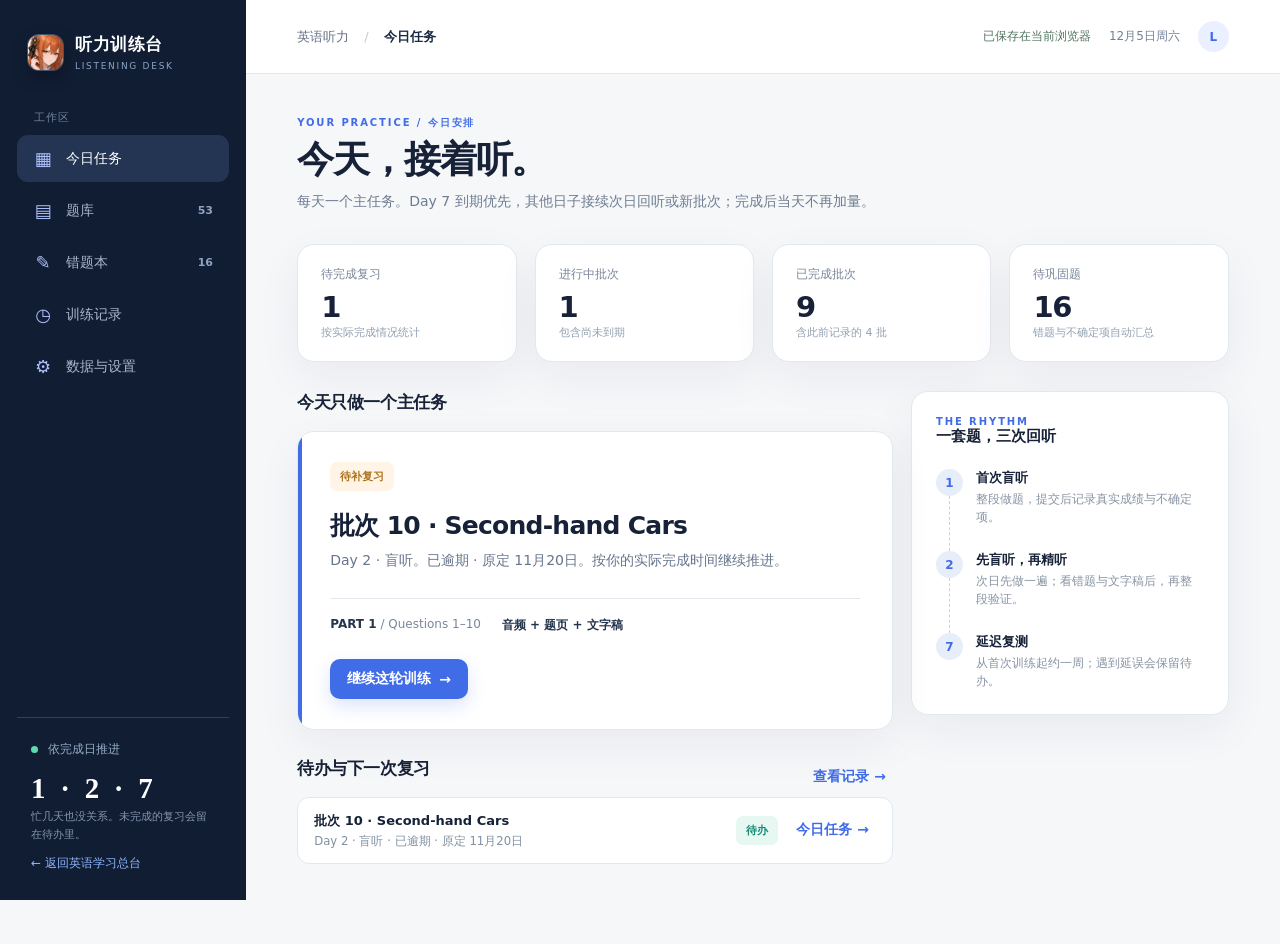
==== listening/index.html @ 30a46312 "Deploy core web app, covers, icons, seeds, questions, and clips" ====
<!doctype html>
<html lang="zh-CN">
<head>
  <meta charset="utf-8">
  <meta name="viewport" content="width=device-width, initial-scale=1, viewport-fit=cover">
  <meta name="apple-mobile-web-app-capable" content="yes">
  <meta name="apple-mobile-web-app-title" content="听力台">
  <meta name="mobile-web-app-capable" content="yes">
  <meta name="theme-color" content="#111d33">
  <title>英语听力训练台</title>
  <link rel="manifest" href="./manifest.webmanifest">
  <link rel="apple-touch-icon" sizes="180x180" href="./apple-touch-icon.png">
  <link rel="icon" type="image/png" sizes="192x192" href="./icon-192.png">
  <link rel="stylesheet" href="./styles.css">
</head>
<body>
  <div class="shell">
    <aside class="sidebar" aria-label="主导航">
      <div class="brand">
        <span class="brand-mark brand-cover"><img src="./icon-192.png" alt="听力训练台封面"></span>
        <span><strong>听力训练台</strong><small>LISTENING DESK</small></span>
        <a class="mobile-home-link" href="../">← 总台</a>
      </div>
      <div class="side-label">工作区</div>
      <nav class="nav">
        <button data-view="home" class="active"><span>▦</span> 今日任务</button>
        <button data-view="bank"><span>▤</span> 题库 <b id="bank-count">53</b></button>
        <button data-view="mistakes"><span>✎</span> 错题本 <b id="mistake-count">0</b></button>
        <button data-view="history"><span>◷</span> 训练记录</button>
        <button data-view="settings"><span>⚙</span> 数据与设置</button>
      </nav>
      <div class="sidebar-bottom">
        <div class="rhythm-mini"><span class="pulse-dot"></span> 依完成日推进</div>
        <strong>1 · 2 · 7</strong>
        <p>忙几天也没关系。未完成的复习会留在待办里。</p>
        <p style="margin-top:10px;"><a href="../" style="color:#8db6ff;text-decoration:none;font-size:12px;">← 返回英语学习总台</a></p>
      </div>
    </aside>
    <main class="main">
      <header class="topbar">
        <div class="breadcrumb">英语听力 <span>/</span> <span id="breadcrumb-name">今日任务</span></div>
        <div class="top-right">
          <span id="sync-status" role="status" data-state="loading">正在读取本机进度…</span>
          <a id="sync-signin" hidden href="#">重新连接</a>
          <span id="today-label"></span>
          <span class="avatar">L</span>
        </div>
      </header>
      <div id="notice" class="notice" role="status" hidden></div>
      <section id="cue-player-panel" class="cue-player-panel" hidden aria-label="独立错句回听">
        <strong id="cue-player-label" role="status"></strong>
        <audio id="cue-audio" controls preload="none"></audio>
        <button id="stop-cue" class="text-btn">停止本段回听</button>
      </section>
      <div id="app" aria-live="polite"></div>
    </main>
  </div>
  <div id="img-lightbox" class="img-lightbox" hidden role="dialog" aria-modal="true" aria-label="题页大图预览">
    <button type="button" id="close-lightbox" class="lightbox-close" aria-label="关闭放大预览">×</button>
    <img id="lightbox-img" src="" alt="题页放大图">
  </div>
  <audio id="audio" preload="metadata" playsinline></audio>
  <script type="module" src="./app.js"></script>
</body>
</html>
---- listening/styles.css ----
:root{--navy:#111d33;--navy2:#1b2942;--ink:#172238;--muted:#6f7c90;--line:#e3e8ee;--blue:#416ce8;--blue-soft:#edf2ff;--teal:#0d9b82;--teal-soft:#e7f7f1;--amber:#d69131;--paper:#f5f7f9;--white:#fff;--red:#d65b58;--shadow:0 15px 45px rgba(28,42,67,.06)}
*{box-sizing:border-box}html{scroll-behavior:smooth}body{margin:0;background:var(--paper);color:var(--ink);font-family:Inter,"Noto Sans SC","PingFang SC","Microsoft YaHei",system-ui,sans-serif;font-size:14px}button,input,select{font:inherit}button{cursor:pointer}button:disabled{cursor:not-allowed;opacity:.52}a{color:var(--blue)}.shell{display:flex;min-height:100vh}.sidebar{width:246px;flex:none;background:var(--navy);color:#fff;padding:30px 17px 22px;display:flex;flex-direction:column;position:sticky;top:0;height:100vh}.brand{display:flex;align-items:center;gap:11px;padding:3px 10px 38px}.brand-mark{width:37px;height:37px;border-radius:12px;background:#617df0;display:grid;place-items:center;font-size:21px;transform:rotate(-8deg)}.brand strong{display:block;font-size:17px;letter-spacing:.035em}.brand small{font-size:9px;color:#8da4c6;letter-spacing:.19em}.side-label{padding:0 17px 10px;text-transform:uppercase;color:#71839d;font-size:11px;letter-spacing:.11em}.nav{display:grid;gap:5px}.nav button{border:0;background:transparent;color:#a8b6cc;text-align:left;border-radius:11px;padding:13px 16px;display:flex;align-items:center;gap:13px;font-size:14px}.nav button:hover,.nav button.active{background:#233553;color:#fff}.nav button span{width:20px;color:#aebffb;text-align:center;font-size:18px}.nav button b{margin-left:auto;color:#8ea3c2;font-size:11px}.sidebar-bottom{margin-top:auto;border-top:1px solid #30405a;padding:23px 14px 4px}.rhythm-mini{color:#96aec8;font-size:12px}.pulse-dot{display:inline-block;width:7px;height:7px;border-radius:50%;background:#5ddab4;margin-right:6px}.sidebar-bottom strong{display:block;font-family:Georgia,serif;font-size:29px;letter-spacing:.15em;margin:14px 0 3px}.sidebar-bottom p{font-size:11px;line-height:1.65;color:#8395af;margin:0}.main{flex:1;min-width:0}.topbar{height:74px;background:#fff;border-bottom:1px solid var(--line);display:flex;align-items:center;justify-content:space-between;padding:0 clamp(24px,4vw,58px)}.breadcrumb{font-size:13px;color:#647187}.breadcrumb span:first-child{margin:0 11px;color:#c2cad7}.breadcrumb span:last-child{color:#1b2a43;font-weight:650}.top-right{display:flex;align-items:center;gap:18px;color:#718098;font-size:12px}.avatar{width:31px;height:31px;background:#eaf0ff;border-radius:50%;display:grid;place-items:center;color:var(--blue);font-weight:750}.content{max-width:1320px;margin:0 auto;padding:42px clamp(24px,4vw,58px) 80px}.eyebrow{text-transform:uppercase;letter-spacing:.19em;color:var(--blue);font-weight:800;font-size:10px}.page-title{font-size:clamp(27px,3vw,37px);letter-spacing:-.035em;line-height:1.2;margin:8px 0 8px}.subtle{color:var(--muted);line-height:1.65}.page-lead{margin:0 0 31px}.section-title{font-size:17px;letter-spacing:-.025em;margin:0 0 17px}.row-between{display:flex;justify-content:space-between;align-items:center;gap:16px}.grid{display:grid;gap:18px}.stats{grid-template-columns:repeat(4,1fr);margin-bottom:29px}.card{background:var(--white);border:1px solid var(--line);border-radius:17px;box-shadow:var(--shadow)}.stat{padding:21px 23px}.stat-label{font-size:12px;color:#78859a}.stat-value{font-size:29px;font-weight:780;letter-spacing:-.05em;margin:7px 0 1px}.stat-foot{color:#91a0b1;font-size:11px}.home-columns{grid-template-columns:minmax(0,1.5fr) minmax(270px,.8fr);align-items:start}.task-card{padding:30px 32px;position:relative;overflow:hidden}.task-card:before{content:"";height:100%;width:4px;position:absolute;left:0;top:0;background:var(--blue)}.chip{display:inline-flex;align-items:center;gap:6px;font-size:11px;font-weight:740;padding:7px 10px;border-radius:7px;background:var(--blue-soft);color:var(--blue)}.chip.teal{background:var(--teal-soft);color:#178c75}.chip.amber{background:#fff4e5;color:#ae741e}.chip.gray{background:#f0f2f5;color:#68778b}.task-card h2{font-size:25px;letter-spacing:-.03em;margin:18px 0 7px}.task-card p{color:#66758c;line-height:1.65;margin:0 0 25px}.task-meta{display:flex;gap:21px;flex-wrap:wrap;padding:18px 0 25px;border-top:1px solid var(--line);color:#79879a;font-size:12px}.task-meta b{color:#26354e}.btn{border:0;background:var(--blue);color:white;border-radius:10px;padding:11px 17px;font-weight:720;box-shadow:0 7px 17px rgba(65,108,232,.18);display:inline-flex;align-items:center;justify-content:center;gap:8px}.btn:hover{background:#325bd9}.btn.secondary{background:#eff3fa;color:#28415f;box-shadow:none}.btn.secondary:hover{background:#e5ecf7}.btn.ghost{background:#fff;color:#3857a1;border:1px solid #d8e2fb;box-shadow:none}.btn.small{font-size:12px;padding:8px 12px}.btn.danger{background:#fff0f0;color:#a53636;box-shadow:none}.rhythm-card{padding:24px}.rhythm-card h3{margin:0 0 23px;font-size:15px}.rhythm-step{display:flex;gap:13px;position:relative;padding-bottom:25px}.rhythm-step:not(:last-child):before{content:"";position:absolute;left:13px;top:27px;bottom:0;border-left:1px dashed #c7d2df}.rhythm-step:last-child{padding-bottom:0}.step-badge{width:27px;height:27px;border-radius:50%;background:#e8edfa;color:var(--blue);display:grid;place-items:center;flex:none;font-size:12px;font-weight:800;z-index:1}.rhythm-step strong{display:block;font-size:13px}.rhythm-step small{display:block;color:#8793a3;margin-top:4px;line-height:1.5}.queue{margin-top:27px}.queue-list{display:grid;gap:10px}.queue-item{background:#fff;border:1px solid var(--line);border-radius:12px;padding:14px 16px;display:flex;align-items:center;justify-content:space-between;gap:14px}.queue-title{font-weight:700;font-size:13px}.queue-item small{display:block;color:#8290a1;margin-top:4px}.queue-right{display:flex;align-items:center;gap:11px}.empty{background:#fff;border:1px dashed #ccd6e3;border-radius:14px;padding:30px;color:#8391a2;text-align:center}.text-btn{border:0;background:transparent;color:var(--blue);font-weight:700;padding:7px}.text-btn:hover{text-decoration:underline}.bank-toolbar{display:flex;gap:12px;flex-wrap:wrap;margin:22px 0}.search{padding:11px 13px;border:1px solid #d9e1ea;border-radius:10px;background:#fff;min-width:245px;flex:1;outline:none}.search:focus,.answer-input:focus{border-color:var(--blue);box-shadow:0 0 0 3px #dce6ff}.filter-group{display:flex;gap:5px;background:#e8edf3;padding:4px;border-radius:11px}.filter-group button{border:0;background:transparent;border-radius:8px;padding:8px 12px;color:#738097}.filter-group button.active{background:#fff;color:#253c66;box-shadow:0 2px 6px #b8c4d155}.bank-grid{display:grid;grid-template-columns:repeat(2,minmax(0,1fr));gap:12px}.bank-item{padding:18px 20px;display:flex;align-items:center;justify-content:space-between;gap:12px}.bank-item h3{font-size:14px;margin:6px 0 3px;line-height:1.35}.bank-item p{font-size:11px;color:#8a98aa;margin:0}.bank-item .number{font-size:10px;letter-spacing:.1em;color:#7e8fa9;font-weight:800}.bank-item button{flex:none}.bank-item.unavailable{opacity:.67}.practice-header{display:flex;align-items:flex-start;justify-content:space-between;gap:15px;margin-bottom:19px}.practice-header h1{font-size:26px;margin:10px 0 5px;line-height:1.25}.back{border:0;background:none;padding:2px;color:#68798e;font-size:12px;font-weight:700}.back:hover{color:var(--blue)}.practice-layout{display:grid;grid-template-columns:minmax(0,1.45fr) minmax(300px,.72fr);gap:18px;align-items:start}.question-panel,.answer-panel{padding:22px}.panel-heading{display:flex;align-items:center;justify-content:space-between;gap:10px;margin-bottom:16px}.panel-heading h2{font-size:15px;margin:0}.panel-heading small{color:#8d99a8}.page-image{display:block;width:100%;height:auto;border:1px solid #e8ebef;border-radius:6px;background:white;margin:0 0 13px}.pdf-note{padding:13px 15px;border-radius:9px;color:#916a27;background:#fff6e8;font-size:12px;line-height:1.7}.audio-card{background:var(--navy2);color:#fff;border-radius:14px;padding:17px 18px;margin-bottom:17px}.audio-top{display:flex;align-items:center;gap:11px}.round-play{width:38px;height:38px;border:0;border-radius:50%;background:#617df0;color:#fff;font-size:17px;flex:none}.audio-track{flex:1;min-width:0}.track-top{display:flex;justify-content:space-between;font-size:11px;color:#c7d4e8;margin-bottom:6px}.range{width:100%;accent-color:#83a0ff;cursor:pointer}.audio-tools{display:flex;align-items:center;gap:7px;flex-wrap:wrap;margin-top:14px}.audio-tools button,.audio-tools select{border:1px solid #455877;background:#273a58;color:#dae5f8;border-radius:7px;padding:6px 8px;font-size:11px}.audio-tools select{margin-left:auto}.audio-tools button.on{background:#4269af;color:#fff}.audio-tip{font-size:10px;color:#93a9c9;margin-top:9px}.answer-panel{position:sticky;top:18px;max-height:calc(100vh - 36px);overflow:auto}.answer-row{display:flex;gap:10px;align-items:center;margin-bottom:9px}.qnum{width:30px;height:30px;border-radius:8px;background:#edf1f7;color:#63738a;display:grid;place-items:center;flex:none;font-size:12px;font-weight:750}.answer-input{width:100%;min-width:0;padding:9px 11px;border:1px solid #dfe5ee;border-radius:8px;outline:0}.answer-input::placeholder{color:#bac4d0}.flag{border:1px solid #e3e8ef;background:white;color:#9aa5b3;border-radius:8px;min-width:32px;height:35px}.flag.active{background:#fff4e5;border-color:#eccf9b;color:#b87512}.answer-footer{border-top:1px solid var(--line);padding-top:16px;margin-top:14px}.answer-footer small{display:block;line-height:1.5;color:#8a96a6;margin-bottom:14px}.answer-footer .btn{width:100%}.result-banner{background:#eaf5f3;border:1px solid #c8e4de;border-radius:15px;padding:24px 27px;display:flex;align-items:center;justify-content:space-between;gap:20px;margin-bottom:17px}.result-banner h2{font-size:25px;margin:7px 0}.result-banner p{margin:0;color:#63887e;font-size:12px}.score{font-size:40px;font-weight:820;letter-spacing:-.06em;color:#087e6b;white-space:nowrap}.score small{font-size:15px;color:#6d8d86}.review-grid{display:grid;grid-template-columns:minmax(0,.9fr) minmax(0,1.1fr);gap:17px;align-items:start}.review-panel{padding:21px}.review-list{display:grid;gap:7px}.review-row{display:grid;grid-template-columns:30px minmax(0,1fr);gap:9px;border:1px solid #edf0f3;border-radius:9px;padding:9px}.review-row.good{border-left:3px solid #6bc9ad}.review-row.bad{border-left:3px solid #e89b86}.review-row .num{font-weight:800;color:#6c7f94}.review-row strong{display:block;font-size:12px;overflow-wrap:anywhere}.review-row small{display:block;color:#6b7888;margin-top:3px;overflow-wrap:anywhere}.review-row em{color:#b47518;font-style:normal;font-size:10px;margin-left:5px}.transcript-panel{max-height:690px;overflow:auto}.transcript-line{border:0;border-bottom:1px solid #edf0f3;background:transparent;width:100%;text-align:left;padding:11px 4px;line-height:1.6;color:#38485c;display:flex;gap:12px}.transcript-line:hover{background:#f6f9ff}.transcript-line time{min-width:43px;color:#697fba;font-size:11px;padding-top:3px}.transcript-line span{white-space:pre-line}.review-controls{margin:19px 0 2px;display:flex;gap:10px;flex-wrap:wrap}.stage-hint{font-size:12px;color:#78889c;line-height:1.65}.history-list{display:grid;gap:12px}.history-card{padding:20px 23px}.history-card h3{font-size:15px;margin:0 0 5px}.history-card p{color:#8492a3;font-size:12px;margin:0}.history-stages{display:flex;gap:7px;flex-wrap:wrap;margin-top:15px}.stage-pill{font-size:11px;border-radius:7px;background:#f1f4f8;color:#68788e;padding:6px 9px}.stage-pill.done{background:#e9f7f1;color:#0c8d75}.settings-card{padding:25px;margin-bottom:15px}.settings-card h2{font-size:16px;margin:0 0 7px}.settings-card p{color:#7d8b9c;line-height:1.7;max-width:660px}.settings-actions{display:flex;gap:9px;flex-wrap:wrap}.settings-card input[type=file]{display:none}.notice{position:fixed;right:25px;bottom:24px;z-index:10;background:#213851;color:white;padding:12px 18px;border-radius:10px;box-shadow:0 12px 28px #18264244;max-width:350px}.notice[hidden]{display:none}.muted-line{font-size:12px;color:#8795a5}.view-only{background:#f1f5f9;padding:12px 15px;border-radius:9px;color:#6b7d90;font-size:12px;margin:0 0 15px}.mobile-audio{margin:0 0 17px}.confirm-box{background:#fff;border:1px solid var(--line);padding:20px;border-radius:13px;line-height:1.7}.kbd{padding:2px 6px;border:1px solid #d9e0ea;border-radius:5px;background:#f8fafc;font-size:11px}
.mistake-list{display:grid;gap:12px}.mistake-card{padding:20px 23px}.mistake-card .number{font-size:10px;letter-spacing:.1em;color:#7e8fa9;font-weight:800}.mistake-card h3{font-size:15px;margin:6px 0 0}.mistake-answer{display:flex;gap:10px 24px;flex-wrap:wrap;margin:17px 0;color:#728297;font-size:12px}.mistake-answer b{color:#243951;overflow-wrap:anywhere}.mistake-timeline{display:flex;gap:6px;flex-wrap:wrap}.mistake-bottom{border-top:1px solid var(--line);padding-top:10px;margin-top:14px}
@media(max-width:1100px){.stats{grid-template-columns:repeat(2,1fr)}.home-columns,.review-grid{grid-template-columns:1fr}.practice-layout{grid-template-columns:minmax(0,1fr) minmax(280px,.8fr)}.sidebar{width:215px}.content{padding-left:27px;padding-right:27px}}
@media(max-width:790px){.shell{display:block}.sidebar{position:static;width:100%;height:auto;padding:14px 15px;display:block}.brand{padding:0 4px 13px}.brand-mark{width:32px;height:32px}.brand strong{font-size:15px}.side-label,.sidebar-bottom{display:none}.nav{display:flex;overflow-x:auto;gap:4px}.nav button{white-space:nowrap;padding:9px 12px;font-size:12px}.nav button span{font-size:14px;width:auto}.nav button b{display:none}.topbar{height:48px;padding:0 20px}.top-right{gap:8px}.avatar{display:none}.content{padding:27px 18px 70px}.practice-layout{grid-template-columns:1fr}.answer-panel{position:static;max-height:none}.bank-grid{grid-template-columns:1fr}}
@media(max-width:530px){.stats{grid-template-columns:repeat(2,1fr);gap:9px}.stat{padding:15px}.stat-value{font-size:24px}.home-columns{gap:13px}.task-card,.rhythm-card{padding:21px}.task-card h2{font-size:21px}.queue-item{align-items:flex-start}.queue-right{display:block;text-align:right}.bank-toolbar{display:block}.search{width:100%;margin-bottom:10px}.filter-group{overflow:auto}.filter-group button{flex:1}.question-panel,.answer-panel{padding:14px}.practice-header{display:block}.result-banner{padding:18px}.score{font-size:32px}}
.day2-steps{display:grid;grid-template-columns:repeat(3,minmax(0,1fr));gap:8px;margin:16px 0}.day2-steps span{display:flex;align-items:center;gap:8px;background:#eaf0f7;border:1px solid #dce4ee;border-radius:10px;padding:12px;color:#6f7c90;font-size:12px}.day2-steps b{display:grid;place-items:center;border-radius:50%;width:23px;height:23px;flex:none;background:#fff}.day2-steps .current{background:#eaf1ff;border-color:#b5c7f9;color:#254eaf;font-weight:750}.review-guide{background:#edf3ff;border:1px solid #d3e0fb;border-radius:12px;padding:17px 20px;margin:0 0 17px;color:#304d82}.review-guide p{font-size:12px;line-height:1.7;margin:7px 0 10px}.intensive-layout{display:grid;grid-template-columns:minmax(0,1.55fr) minmax(260px,.8fr);align-items:start;gap:17px}.intensive-layout>*{min-width:0}.intensive-layout .transcript-panel{max-height:none;overflow:visible}.transcript-tabs{display:flex;gap:6px;flex-wrap:wrap}.transcript-tabs button{border:1px solid #dbe3ee;border-radius:8px;background:#f4f7fb;color:#60738f;padding:9px 12px;font-size:12px}.transcript-tabs button.active{background:#284e9b;border-color:#284e9b;color:#fff}.transcript-tools{display:flex;gap:9px;align-items:center;margin-top:14px;flex-wrap:wrap}.transcript-tools .search{min-width:160px;width:100%;flex:1;margin:0}.transcript-legend{display:flex;flex-wrap:wrap;gap:12px;font-size:11px;margin:13px 0}.word-answer{background:#ffedb8;color:#765008;border-radius:3px;padding:1px 2px}.word-signal{background:#e0ebff;color:#234c99;border-radius:3px;padding:1px 2px}.word-search{background:#d4f2e5;color:#176046;border-radius:3px;padding:1px 2px}.listening-method{background:#f4f7fb;border-radius:8px;padding:11px 13px;font-size:12px;line-height:1.75;color:#53657d}.listening-method summary{cursor:pointer;font-weight:700}.listening-method p{margin:9px 0}.source-note{font-size:11px;line-height:1.65;color:#8390a1;margin:11px 0}.transcript-rows{max-height:65vh;overflow:auto;overscroll-behavior:contain;padding-right:4px}.review-cue{border:1px solid #e6ebf2;border-left:3px solid #dde6f4;border-radius:9px;padding:13px 14px;margin-bottom:10px;scroll-margin-top:12px}.review-cue.playing{border-color:#99b5f2;background:#f5f8ff}.cue-heading{display:flex;gap:7px;align-items:center;flex-wrap:wrap;font-size:10px;color:#7e8da3}.cue-tag{background:#e4edff;color:#4568a8;padding:3px 6px;border-radius:4px}.cue-tag.candidate{background:#fff2db;color:#8d672b}.cue-text{font-size:15px;line-height:1.95;margin:10px 0 8px;white-space:pre-line;overflow-wrap:anywhere}.cue-actions{display:flex;gap:7px;align-items:center;flex-wrap:wrap}.cue-actions .text-btn{font-size:11px}.hidden-transcript{color:#8390a2;font-size:13px;padding:12px 0;line-height:1.7}.reason-label{display:block;margin-top:6px;font-size:10px;color:#8090a5}.reason-label select{display:block;border:1px solid #dce5ef;background:#f6f8fc;color:#455d7e;border-radius:6px;padding:7px;font-size:11px;margin-top:4px;width:100%;max-width:260px}.review-row .text-btn{font-size:11px;padding:6px 0}.range{min-height:24px}.transcript-tabs button,.cue-actions button{min-height:36px}
@media(max-width:1100px){.intensive-layout{grid-template-columns:1fr}}
@media(max-width:530px){.day2-steps{gap:5px}.day2-steps span{padding:9px 6px;align-items:flex-start;gap:5px;font-size:10px;line-height:1.5}.day2-steps b{width:19px;height:19px}.transcript-panel{padding:16px}.transcript-rows{max-height:60vh}.transcript-tabs{gap:4px}.transcript-tabs button{padding:9px 8px;font-size:11px}.cue-text{font-size:15px;line-height:1.95}.review-cue{padding:12px 10px}.review-guide{padding:14px 16px}.review-controls .btn{width:100%}}
/* Translations are deliberate, temporary help rather than always-on subtitles. */
.cue-help{display:none;margin:8px 0 12px;padding:12px 14px;background:#f0f5f2;border-left:3px solid #42866d;border-radius:5px;color:#284d40;font-size:14px;line-height:1.8}
.cue-help p{margin:0 0 7px}.cue-help p:last-child{margin-bottom:0}.cue-explanation{font-size:13px;color:#52635a}.help-toggle{margin:3px 0 6px}.review-cue.help-open .cue-help,.review-cue:has(.cue-text:focus-visible) .cue-help{display:block}.cue-text:focus-visible{outline:2px solid #42866d;outline-offset:4px}.round-errors{display:flex;gap:5px;flex-wrap:wrap;margin:6px 0}.round-errors:empty{display:none}.round-errors .stage-pill{font-size:11px;color:#9e4d35;background:#fff1e9;padding:4px 7px}
@media(hover:hover) and (pointer:fine){.review-cue:hover .cue-help{display:block}}

#sync-status{font-size:12px;max-width:270px;line-height:1.4;color:#527461}#sync-status[data-state="offline"],#sync-status[data-state="signin"]{color:#9a5a18}.top-right{flex-wrap:wrap} @media(max-width:600px){#sync-status{max-width:170px;font-size:11px}.topbar{gap:8px}.top-right{gap:6px}}

.cue-player-panel{position:sticky;top:0;z-index:30;padding:12px 20px;background:#f0f5ff;border-bottom:1px solid #c4d2ee;box-shadow:0 3px 12px #182d4b12;display:flex;gap:12px;align-items:center;flex-wrap:wrap}.cue-player-panel[hidden]{display:none}.cue-player-panel audio{height:38px;max-width:100%;flex:1;min-width:200px}.cue-player-panel strong{font-size:13px;color:#2453bc}

.day2-steps button{display:flex;align-items:center;gap:8px;border:1px solid #dce1ec;border-radius:10px;padding:13px;background:#fff;color:#4b596b;font:inherit;cursor:pointer;flex:1}.day2-steps button.current{background:#edf2ff;color:#2d58bf;border-color:#8ba8ef}.day2-steps button:disabled{opacity:.45;cursor:default}.wrong-replay{padding:16px;background:#f0f4ff;border-radius:12px;margin-bottom:20px}.wrong-replay p{font-size:14px;line-height:1.7;color:#5c687a}.wrong-replay>div{display:flex;gap:10px;flex-wrap:wrap}

/* Mobile & touch ergonomics */
*{ -webkit-tap-highlight-color:transparent }
html{ touch-action:manipulation }
.brand-mark.brand-cover{transform:none;overflow:hidden;padding:0;background:#1c2b46;border:1px solid rgba(255,255,255,.18);box-shadow:0 6px 16px rgba(0,0,0,.28)}
.brand-mark.brand-cover img{width:100%;height:100%;object-fit:cover;display:block}
.mobile-home-link{display:none;margin-left:auto;padding:6px 10px;border-radius:8px;background:rgba(255,255,255,.1);color:#cfe0ff;text-decoration:none;font-size:12px;font-weight:700;white-space:nowrap}
.page-image{cursor:zoom-in}
.img-lightbox{position:fixed;inset:0;z-index:80;background:rgba(9,16,30,.92);display:flex;align-items:flex-start;justify-content:center;overflow:auto;padding:56px 12px 24px;-webkit-overflow-scrolling:touch}
.img-lightbox[hidden]{display:none}
.img-lightbox img{max-width:none;width:min(960px, 100%);height:auto;border-radius:8px;background:#fff;box-shadow:0 16px 48px rgba(0,0,0,.45)}
.lightbox-close{position:fixed;top:max(12px, env(safe-area-inset-top));right:14px;z-index:85;width:40px;height:40px;border:0;border-radius:50%;background:rgba(255,255,255,.18);color:#fff;font-size:24px;line-height:1;display:grid;place-items:center}
@media(max-width:790px){
  .mobile-home-link{display:inline-flex;align-items:center}
  .sidebar{padding-top:max(14px, env(safe-area-inset-top))}
  .nav button b{display:inline-flex;align-items:center;justify-content:center;min-width:18px;height:18px;padding:0 5px;border-radius:9px;background:rgba(255,255,255,.14);color:#dce8ff;font-size:10px;margin-left:4px}
  .content{padding-bottom:max(70px, calc(48px + env(safe-area-inset-bottom)))}
  .answer-input,.search,.reason-label select{font-size:16px}
}
@media(max-width:530px){
  .day2-steps button{padding:9px 6px;align-items:flex-start;gap:5px;font-size:10px;line-height:1.5;text-align:left}
}
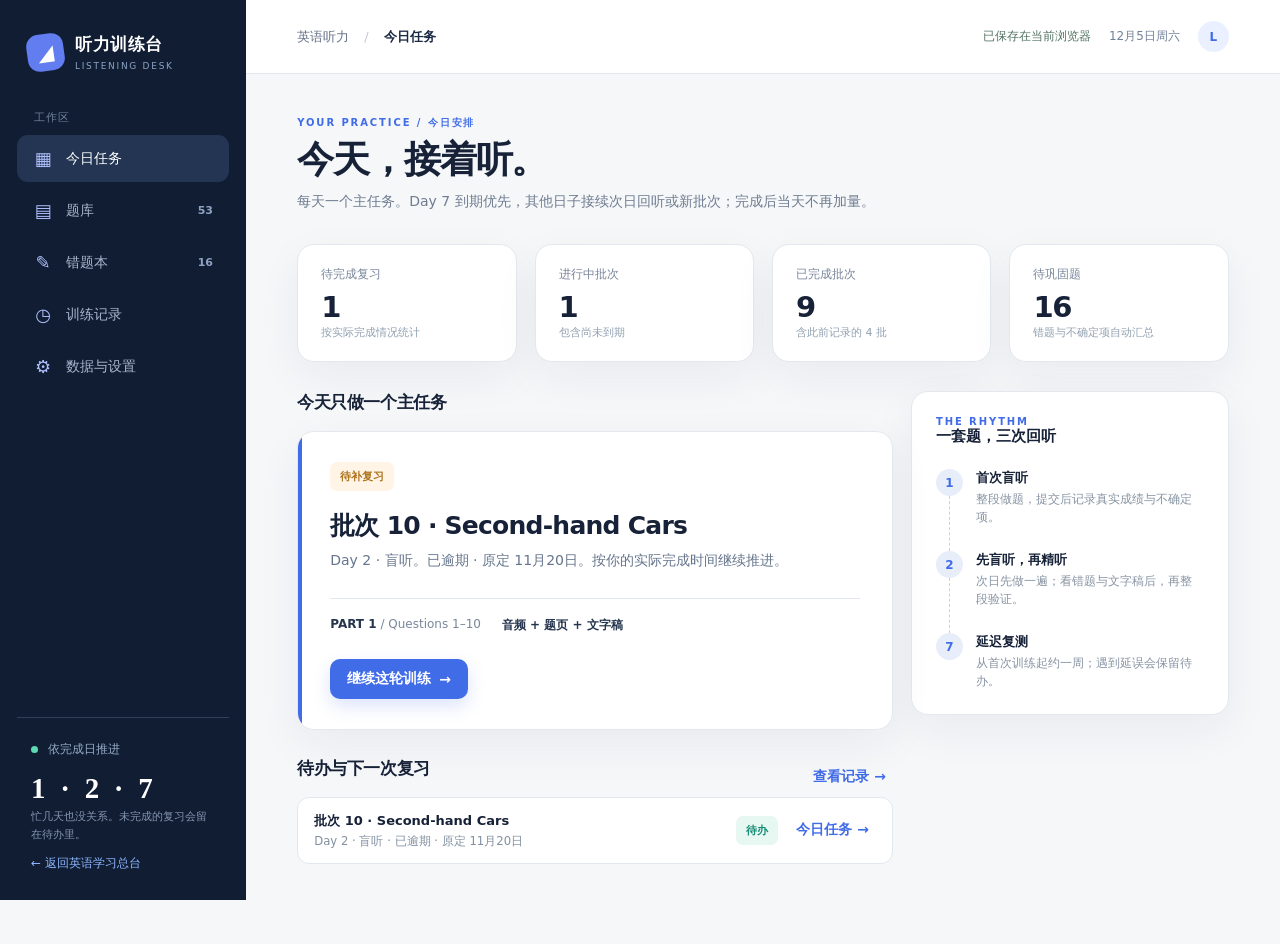
==== commit 2d2b0391: "Merge into unified selector app with single orange-haired cover" ====
--- a/listening/index.html
+++ b/listening/index.html
@@ -4,22 +4,22 @@
   <meta charset="utf-8">
   <meta name="viewport" content="width=device-width, initial-scale=1, viewport-fit=cover">
   <meta name="apple-mobile-web-app-capable" content="yes">
-  <meta name="apple-mobile-web-app-title" content="听力台">
+  <meta name="apple-mobile-web-app-title" content="英语学习">
   <meta name="mobile-web-app-capable" content="yes">
   <meta name="theme-color" content="#111d33">
   <title>英语听力训练台</title>
-  <link rel="manifest" href="./manifest.webmanifest">
-  <link rel="apple-touch-icon" sizes="180x180" href="./apple-touch-icon.png">
-  <link rel="icon" type="image/png" sizes="192x192" href="./icon-192.png">
+  <link rel="manifest" href="../manifest.webmanifest">
+  <link rel="apple-touch-icon" sizes="180x180" href="../apple-touch-icon.png">
+  <link rel="icon" type="image/png" sizes="192x192" href="../icon-192.png">
   <link rel="stylesheet" href="./styles.css">
 </head>
 <body>
   <div class="shell">
     <aside class="sidebar" aria-label="主导航">
       <div class="brand">
-        <span class="brand-mark brand-cover"><img src="./icon-192.png" alt="听力训练台封面"></span>
+        <span class="brand-mark">◢</span>
         <span><strong>听力训练台</strong><small>LISTENING DESK</small></span>
-        <a class="mobile-home-link" href="../">← 总台</a>
+        <a class="mobile-home-link" href="../">← 切换</a>
       </div>
       <div class="side-label">工作区</div>
       <nav class="nav">
--- a/listening/styles.css
+++ b/listening/styles.css
@@ -21,8 +21,6 @@
 /* Mobile & touch ergonomics */
 *{ -webkit-tap-highlight-color:transparent }
 html{ touch-action:manipulation }
-.brand-mark.brand-cover{transform:none;overflow:hidden;padding:0;background:#1c2b46;border:1px solid rgba(255,255,255,.18);box-shadow:0 6px 16px rgba(0,0,0,.28)}
-.brand-mark.brand-cover img{width:100%;height:100%;object-fit:cover;display:block}
 .mobile-home-link{display:none;margin-left:auto;padding:6px 10px;border-radius:8px;background:rgba(255,255,255,.1);color:#cfe0ff;text-decoration:none;font-size:12px;font-weight:700;white-space:nowrap}
 .page-image{cursor:zoom-in}
 .img-lightbox{position:fixed;inset:0;z-index:80;background:rgba(9,16,30,.92);display:flex;align-items:flex-start;justify-content:center;overflow:auto;padding:56px 12px 24px;-webkit-overflow-scrolling:touch}
